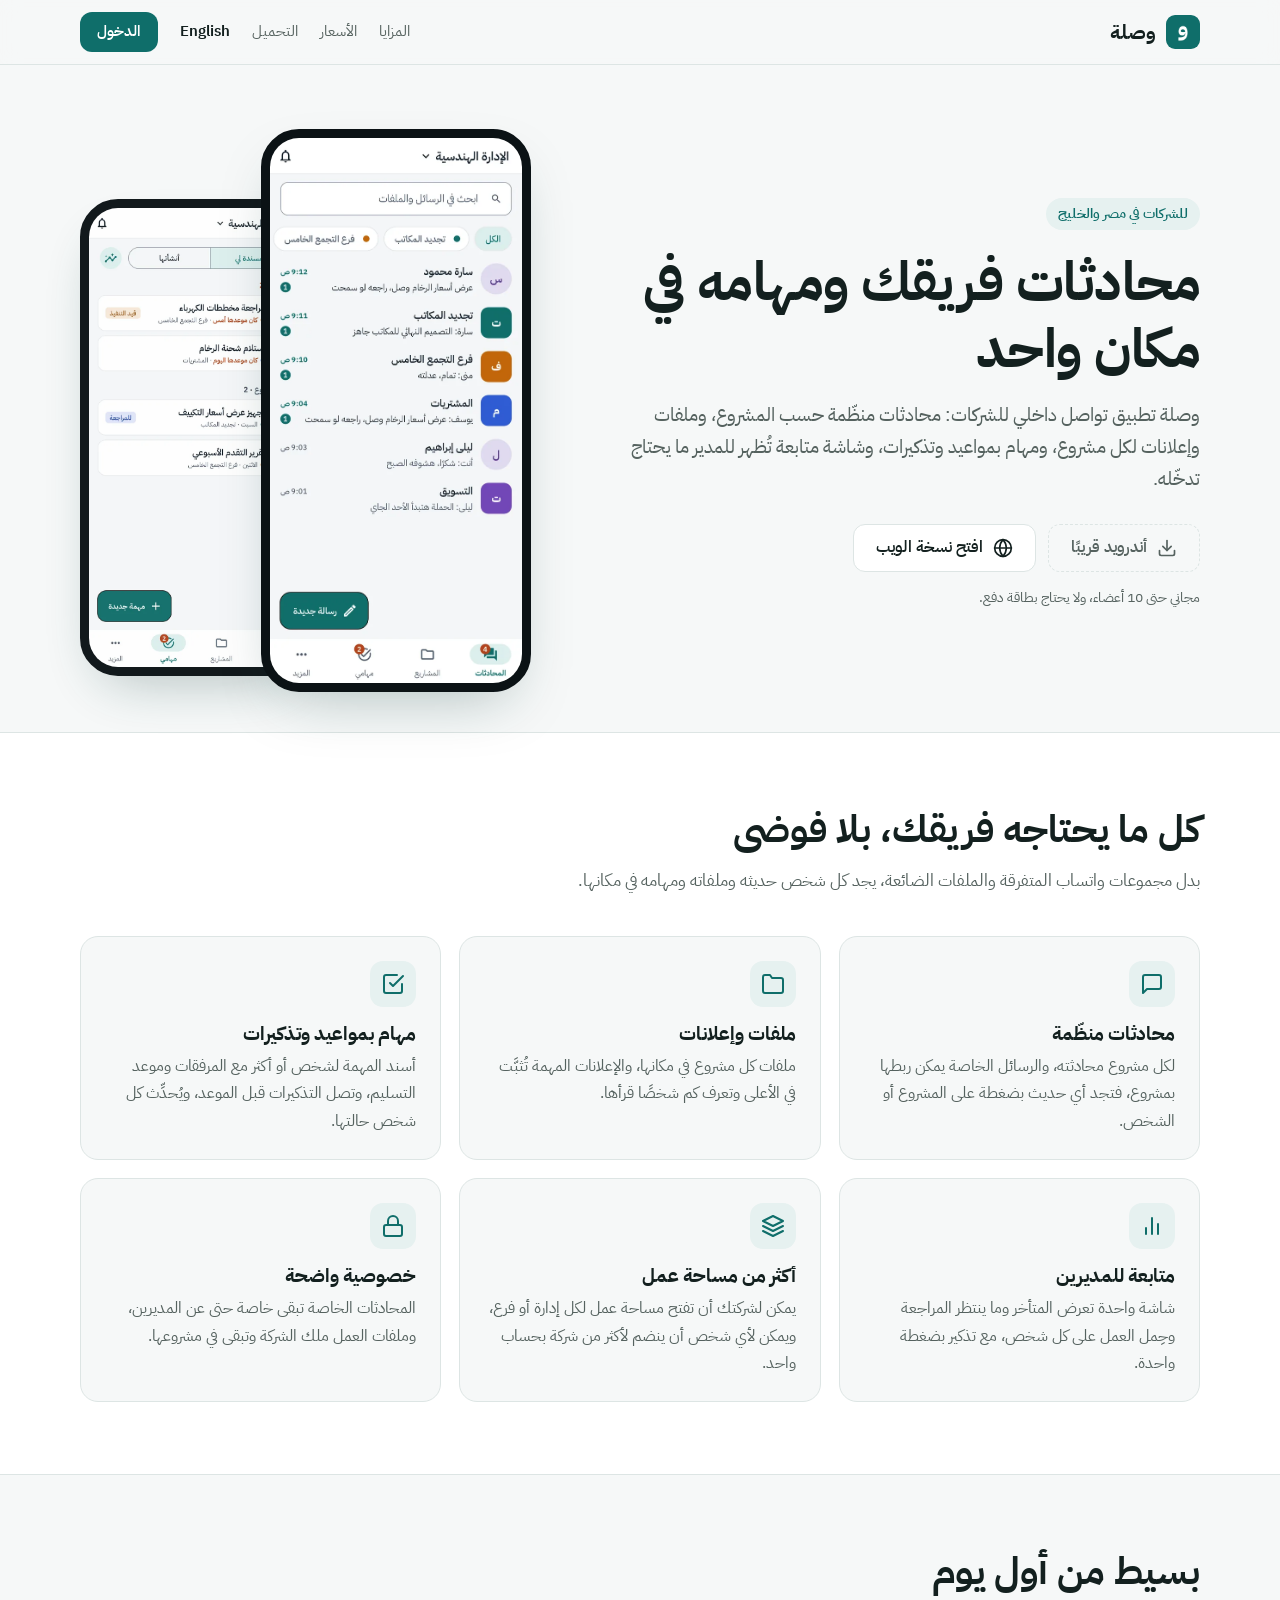
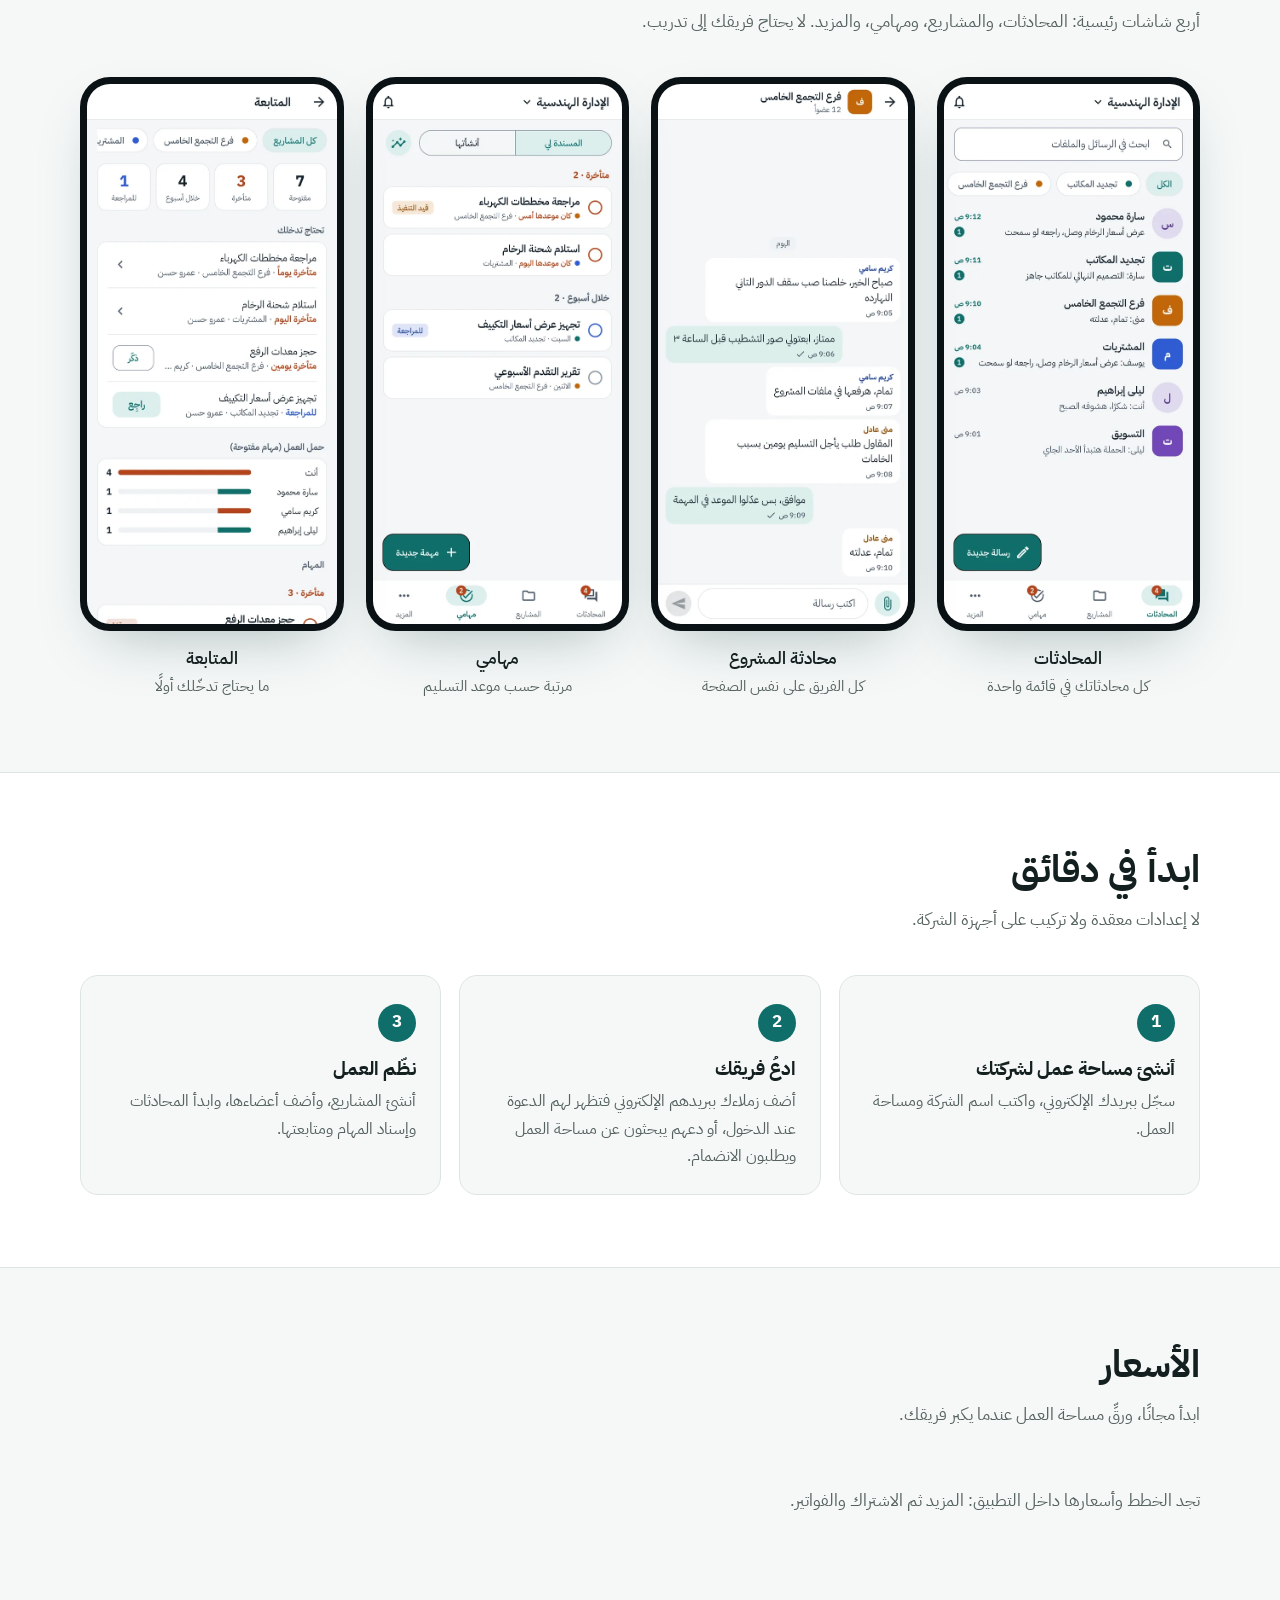
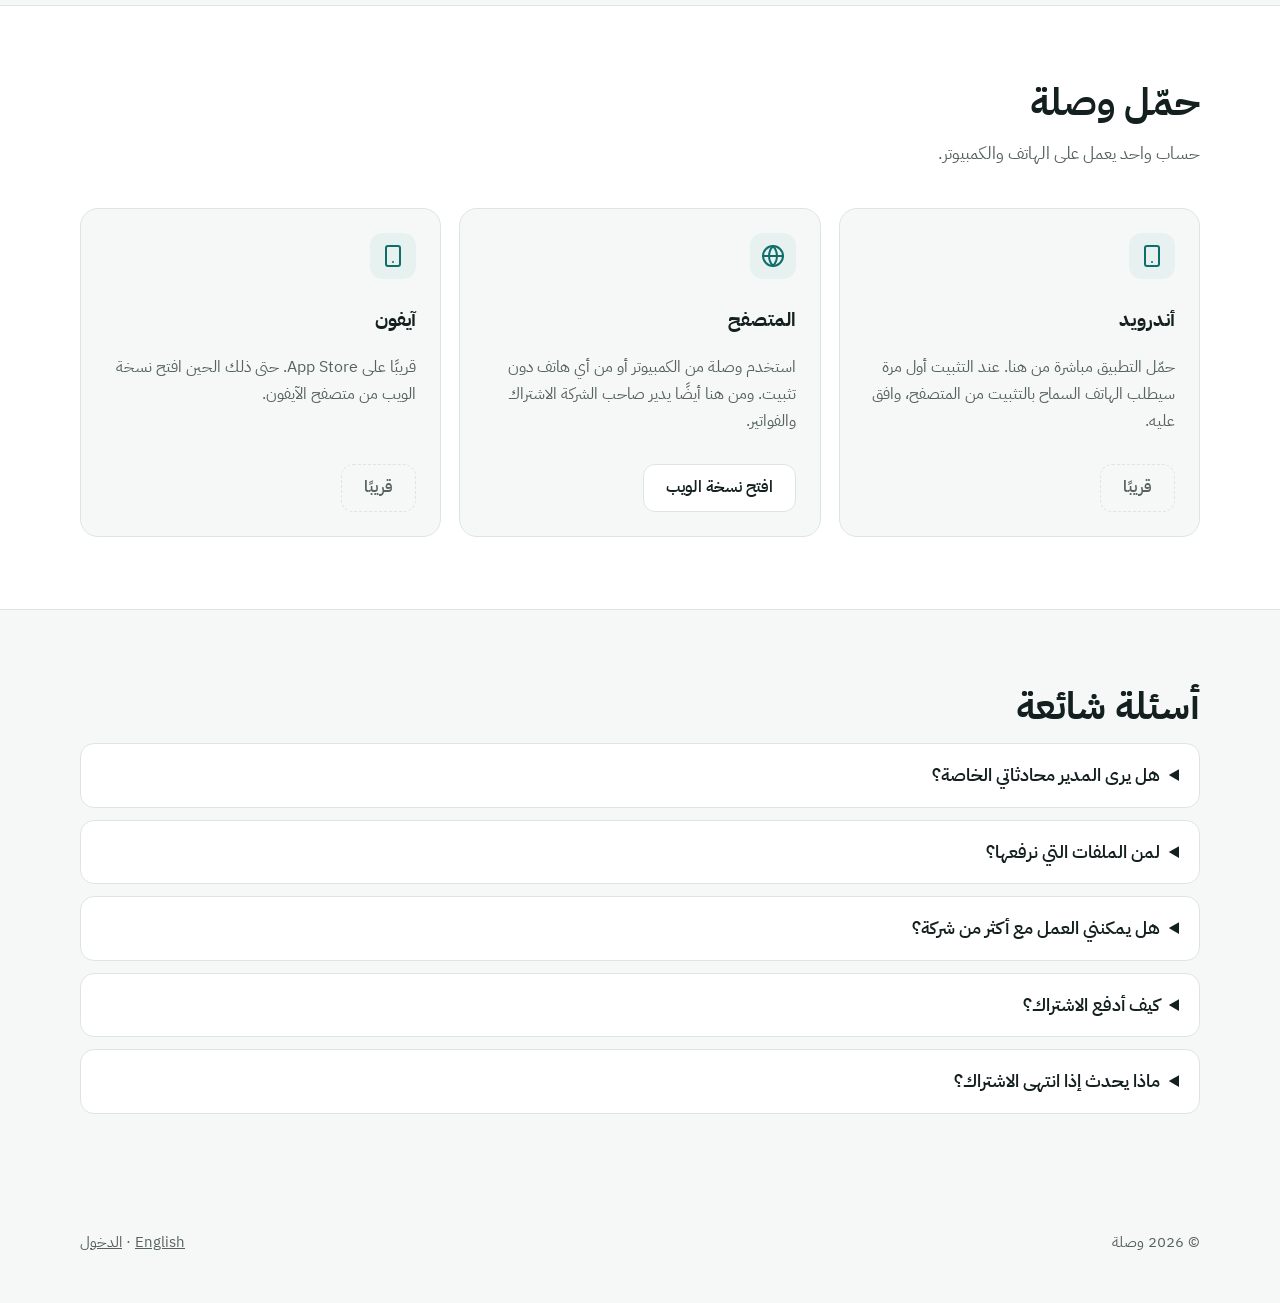
==== site/index.html @ 4397f275 "Add the website: landing page, web app under /app and the APK link The landing page (site/, Arabic a" ====
<!DOCTYPE html>
<html lang="ar" dir="rtl">
<head>
  <meta charset="utf-8">
  <meta name="viewport" content="width=device-width, initial-scale=1">
  <title>وصلة | محادثات فريقك ومهامه في مكان واحد</title>
  <meta name="description" content="وصلة تطبيق تواصل داخلي للشركات: محادثات منظمة حسب المشروع، وملفات وإعلانات، ومهام بمواعيد وتذكيرات، وشاشة متابعة للمديرين. مجاني حتى 10 أعضاء.">
  <meta name="theme-color" content="#0F6E6A">
  <meta property="og:type" content="website">
  <meta property="og:title" content="وصلة | محادثات فريقك ومهامه في مكان واحد">
  <meta property="og:description" content="محادثات منظمة حسب المشروع، ومهام بمواعيد وتذكيرات، ومتابعة واضحة للمديرين.">
  <meta property="og:locale" content="ar_EG">
  <link rel="alternate" hreflang="ar" href="./">
  <link rel="alternate" hreflang="en" href="en/">
  <link rel="icon" type="image/png" href="favicon.png">
  <link rel="apple-touch-icon" href="apple-touch-icon.png">
  <link rel="preload" href="assets/fonts/plex-arabic-regular.woff2" as="font" type="font/woff2" crossorigin>
  <link rel="stylesheet" href="assets/site.css">
</head>
<body data-root="./">

<header class="top">
  <div class="wrap">
    <a class="logo" href="./"><img src="assets/logo.png" alt="" width="34" height="34">وصلة</a>
    <nav class="nav">
      <a href="#features">المزايا</a>
      <a href="#pricing">الأسعار</a>
      <a href="#download">التحميل</a>
      <a class="lang" href="en/" hreflang="en" lang="en">English</a>
      <a class="btn btn-main btn-small" href="app/">الدخول</a>
    </nav>
  </div>
</header>

<main>
  <div class="hero">
    <div class="wrap">
      <div>
        <span class="tag">للشركات في مصر والخليج</span>
        <h1>محادثات فريقك ومهامه في مكان واحد</h1>
        <p class="lead">وصلة تطبيق تواصل داخلي للشركات: محادثات منظّمة حسب المشروع، وملفات وإعلانات لكل مشروع، ومهام بمواعيد وتذكيرات، وشاشة متابعة تُظهر للمدير ما يحتاج تدخّله.</p>
        <div class="actions">
          <a class="btn btn-main" data-apk data-ready="حمّل لأندرويد" aria-disabled="true" tabindex="-1">
            <svg viewBox="0 0 24 24" fill="none" stroke="currentColor" stroke-width="2" stroke-linecap="round" stroke-linejoin="round" aria-hidden="true"><path d="M21 15v4a2 2 0 0 1-2 2H5a2 2 0 0 1-2-2v-4"/><polyline points="7 10 12 15 17 10"/><line x1="12" y1="15" x2="12" y2="3"/></svg>
            <span data-label>أندرويد قريبًا</span>
          </a>
          <a class="btn btn-line" href="app/">
            <svg viewBox="0 0 24 24" fill="none" stroke="currentColor" stroke-width="2" stroke-linecap="round" stroke-linejoin="round" aria-hidden="true"><circle cx="12" cy="12" r="10"/><line x1="2" y1="12" x2="22" y2="12"/><path d="M12 2a15.3 15.3 0 0 1 4 10 15.3 15.3 0 0 1-4 10 15.3 15.3 0 0 1-4-10 15.3 15.3 0 0 1 4-10z"/></svg>
            افتح نسخة الويب
          </a>
        </div>
        <p class="note">مجاني حتى 10 أعضاء، ولا يحتاج بطاقة دفع.</p>
      </div>
      <div class="phones" aria-hidden="true">
        <div class="phone">
          <picture>
            <source srcset="assets/shots/ar-chats-dark.webp" media="(prefers-color-scheme: dark)">
            <img src="assets/shots/ar-chats.webp" alt="" width="585" height="1266">
          </picture>
        </div>
        <div class="phone">
          <picture>
            <source srcset="assets/shots/ar-tasks-dark.webp" media="(prefers-color-scheme: dark)">
            <img src="assets/shots/ar-tasks.webp" alt="" width="585" height="1266">
          </picture>
        </div>
      </div>
    </div>
  </div>

  <section id="features" class="alt">
    <div class="wrap">
      <h2>كل ما يحتاجه فريقك، بلا فوضى</h2>
      <p class="sub">بدل مجموعات واتساب المتفرقة والملفات الضائعة، يجد كل شخص حديثه وملفاته ومهامه في مكانها.</p>
      <div class="grid">
        <div class="card">
          <div class="icon"><svg viewBox="0 0 24 24" fill="none" stroke="currentColor" stroke-width="2" stroke-linecap="round" stroke-linejoin="round" aria-hidden="true"><path d="M21 15a2 2 0 0 1-2 2H7l-4 4V5a2 2 0 0 1 2-2h14a2 2 0 0 1 2 2z"/></svg></div>
          <h3>محادثات منظّمة</h3>
          <p>لكل مشروع محادثته، والرسائل الخاصة يمكن ربطها بمشروع، فتجد أي حديث بضغطة على المشروع أو الشخص.</p>
        </div>
        <div class="card">
          <div class="icon"><svg viewBox="0 0 24 24" fill="none" stroke="currentColor" stroke-width="2" stroke-linecap="round" stroke-linejoin="round" aria-hidden="true"><path d="M22 19a2 2 0 0 1-2 2H4a2 2 0 0 1-2-2V5a2 2 0 0 1 2-2h5l2 3h9a2 2 0 0 1 2 2z"/></svg></div>
          <h3>ملفات وإعلانات</h3>
          <p>ملفات كل مشروع في مكانها، والإعلانات المهمة تُثبَّت في الأعلى وتعرف كم شخصًا قرأها.</p>
        </div>
        <div class="card">
          <div class="icon"><svg viewBox="0 0 24 24" fill="none" stroke="currentColor" stroke-width="2" stroke-linecap="round" stroke-linejoin="round" aria-hidden="true"><polyline points="9 11 12 14 22 4"/><path d="M21 12v7a2 2 0 0 1-2 2H5a2 2 0 0 1-2-2V5a2 2 0 0 1 2-2h11"/></svg></div>
          <h3>مهام بمواعيد وتذكيرات</h3>
          <p>أسند المهمة لشخص أو أكثر مع المرفقات وموعد التسليم، وتصل التذكيرات قبل الموعد، ويُحدِّث كل شخص حالتها.</p>
        </div>
        <div class="card">
          <div class="icon"><svg viewBox="0 0 24 24" fill="none" stroke="currentColor" stroke-width="2" stroke-linecap="round" stroke-linejoin="round" aria-hidden="true"><line x1="18" y1="20" x2="18" y2="10"/><line x1="12" y1="20" x2="12" y2="4"/><line x1="6" y1="20" x2="6" y2="14"/></svg></div>
          <h3>متابعة للمديرين</h3>
          <p>شاشة واحدة تعرض المتأخر وما ينتظر المراجعة وحِمل العمل على كل شخص، مع تذكير بضغطة واحدة.</p>
        </div>
        <div class="card">
          <div class="icon"><svg viewBox="0 0 24 24" fill="none" stroke="currentColor" stroke-width="2" stroke-linecap="round" stroke-linejoin="round" aria-hidden="true"><polygon points="12 2 2 7 12 12 22 7 12 2"/><polyline points="2 17 12 22 22 17"/><polyline points="2 12 12 17 22 12"/></svg></div>
          <h3>أكثر من مساحة عمل</h3>
          <p>يمكن لشركتك أن تفتح مساحة عمل لكل إدارة أو فرع، ويمكن لأي شخص أن ينضم لأكثر من شركة بحساب واحد.</p>
        </div>
        <div class="card">
          <div class="icon"><svg viewBox="0 0 24 24" fill="none" stroke="currentColor" stroke-width="2" stroke-linecap="round" stroke-linejoin="round" aria-hidden="true"><rect x="3" y="11" width="18" height="11" rx="2" ry="2"/><path d="M7 11V7a5 5 0 0 1 10 0v4"/></svg></div>
          <h3>خصوصية واضحة</h3>
          <p>المحادثات الخاصة تبقى خاصة حتى عن المديرين، وملفات العمل ملك الشركة وتبقى في مشروعها.</p>
        </div>
      </div>
    </div>
  </section>

  <section id="screens">
    <div class="wrap">
      <h2>بسيط من أول يوم</h2>
      <p class="sub">أربع شاشات رئيسية: المحادثات، والمشاريع، ومهامي، والمزيد. لا يحتاج فريقك إلى تدريب.</p>
      <div class="screens">
        <figure>
          <div class="phone"><picture>
            <source srcset="assets/shots/ar-chats-dark.webp" media="(prefers-color-scheme: dark)">
            <img src="assets/shots/ar-chats.webp" alt="قائمة المحادثات مع فلتر حسب المشروع" width="585" height="1266" loading="lazy">
          </picture></div>
          <figcaption>المحادثات<span>كل محادثاتك في قائمة واحدة</span></figcaption>
        </figure>
        <figure>
          <div class="phone"><picture>
            <source srcset="assets/shots/ar-chat-dark.webp" media="(prefers-color-scheme: dark)">
            <img src="assets/shots/ar-chat.webp" alt="محادثة مشروع" width="585" height="1266" loading="lazy">
          </picture></div>
          <figcaption>محادثة المشروع<span>كل الفريق على نفس الصفحة</span></figcaption>
        </figure>
        <figure>
          <div class="phone"><picture>
            <source srcset="assets/shots/ar-tasks-dark.webp" media="(prefers-color-scheme: dark)">
            <img src="assets/shots/ar-tasks.webp" alt="مهامي مرتبة حسب الموعد" width="585" height="1266" loading="lazy">
          </picture></div>
          <figcaption>مهامي<span>مرتبة حسب موعد التسليم</span></figcaption>
        </figure>
        <figure>
          <div class="phone"><picture>
            <source srcset="assets/shots/ar-followup-dark.webp" media="(prefers-color-scheme: dark)">
            <img src="assets/shots/ar-followup.webp" alt="شاشة المتابعة للمدير" width="585" height="1266" loading="lazy">
          </picture></div>
          <figcaption>المتابعة<span>ما يحتاج تدخّلك أولًا</span></figcaption>
        </figure>
      </div>
    </div>
  </section>

  <section class="alt">
    <div class="wrap">
      <h2>ابدأ في دقائق</h2>
      <p class="sub">لا إعدادات معقدة ولا تركيب على أجهزة الشركة.</p>
      <div class="grid steps">
        <div class="card">
          <h3>أنشئ مساحة عمل لشركتك</h3>
          <p>سجّل ببريدك الإلكتروني، واكتب اسم الشركة ومساحة العمل.</p>
        </div>
        <div class="card">
          <h3>ادعُ فريقك</h3>
          <p>أضف زملاءك ببريدهم الإلكتروني فتظهر لهم الدعوة عند الدخول، أو دعهم يبحثون عن مساحة العمل ويطلبون الانضمام.</p>
        </div>
        <div class="card">
          <h3>نظّم العمل</h3>
          <p>أنشئ المشاريع، وأضف أعضاءها، وابدأ المحادثات وإسناد المهام ومتابعتها.</p>
        </div>
      </div>
    </div>
  </section>

  <section id="pricing">
    <div class="wrap">
      <h2>الأسعار</h2>
      <p class="sub">ابدأ مجانًا، ورقِّ مساحة العمل عندما يكبر فريقك.</p>
      <div class="plans" id="plans">
        <p class="plans-empty">تجد الخطط وأسعارها داخل التطبيق: المزيد ثم الاشتراك والفواتير.</p>
      </div>
      <p class="plans-note" id="plans-note" hidden>السعر لكل مساحة عمل شهريًا، وتصدر الفاتورة بعملة بلدك بسعر الصرف يوم إصدارها. اطلب الخطة من داخل التطبيق، وادفع بالتحويل، وتُفعَّل بعد تأكيد الدفع.</p>
    </div>
  </section>

  <section id="download" class="alt">
    <div class="wrap">
      <h2>حمّل وصلة</h2>
      <p class="sub">حساب واحد يعمل على الهاتف والكمبيوتر.</p>
      <div class="download">
        <div class="card">
          <div class="icon"><svg viewBox="0 0 24 24" fill="none" stroke="currentColor" stroke-width="2" stroke-linecap="round" stroke-linejoin="round" aria-hidden="true"><rect x="5" y="2" width="14" height="20" rx="2" ry="2"/><line x1="12" y1="18" x2="12.01" y2="18"/></svg></div>
          <h3>أندرويد</h3>
          <p>حمّل التطبيق مباشرة من هنا. عند التثبيت أول مرة سيطلب الهاتف السماح بالتثبيت من المتصفح، وافق عليه.</p>
          <div class="meta" id="apk-meta"></div>
          <a class="btn btn-main" data-apk data-ready="حمّل التطبيق" aria-disabled="true" tabindex="-1"><span data-label>قريبًا</span></a>
        </div>
        <div class="card">
          <div class="icon"><svg viewBox="0 0 24 24" fill="none" stroke="currentColor" stroke-width="2" stroke-linecap="round" stroke-linejoin="round" aria-hidden="true"><circle cx="12" cy="12" r="10"/><line x1="2" y1="12" x2="22" y2="12"/><path d="M12 2a15.3 15.3 0 0 1 4 10 15.3 15.3 0 0 1-4 10 15.3 15.3 0 0 1-4-10 15.3 15.3 0 0 1 4-10z"/></svg></div>
          <h3>المتصفح</h3>
          <p>استخدم وصلة من الكمبيوتر أو من أي هاتف دون تثبيت. ومن هنا أيضًا يدير صاحب الشركة الاشتراك والفواتير.</p>
          <a class="btn btn-line" href="app/">افتح نسخة الويب</a>
        </div>
        <div class="card">
          <div class="icon"><svg viewBox="0 0 24 24" fill="none" stroke="currentColor" stroke-width="2" stroke-linecap="round" stroke-linejoin="round" aria-hidden="true"><rect x="5" y="2" width="14" height="20" rx="2" ry="2"/><line x1="12" y1="18" x2="12.01" y2="18"/></svg></div>
          <h3>آيفون</h3>
          <p>قريبًا على App Store. حتى ذلك الحين افتح نسخة الويب من متصفح الآيفون.</p>
          <a class="btn" aria-disabled="true" tabindex="-1">قريبًا</a>
        </div>
      </div>
    </div>
  </section>

  <section id="faq">
    <div class="wrap">
      <h2>أسئلة شائعة</h2>
      <details>
        <summary>هل يرى المدير محادثاتي الخاصة؟</summary>
        <p>لا. المحادثة الخاصة بين شخصين لا يراها غيرهما، ولا حتى صاحب الشركة.</p>
      </details>
      <details>
        <summary>لمن الملفات التي نرفعها؟</summary>
        <p>ملفات العمل ملك الشركة، وتبقى في مشروعها حتى لو غادر من رفعها.</p>
      </details>
      <details>
        <summary>هل يمكنني العمل مع أكثر من شركة؟</summary>
        <p>نعم. حساب واحد ينضم لأكثر من مساحة عمل، وتتنقّل بينها من أعلى الشاشة.</p>
      </details>
      <details>
        <summary>كيف أدفع الاشتراك؟</summary>
        <p>من داخل التطبيق يطلب صاحب الشركة الخطة والمدة، فتصله فاتورة بعملة بلده وطريقة الدفع، وتُفعَّل الخطة بعد تأكيد الدفع.</p>
      </details>
      <details>
        <summary>ماذا يحدث إذا انتهى الاشتراك؟</summary>
        <p>يصلك تنبيه قبل النهاية بأسبوع، وبعدها مهلة أسبوع للتجديد، ثم تعود مساحة العمل إلى الخطة المجانية دون أن يُحذف شيء.</p>
      </details>
    </div>
  </section>
</main>

<footer>
  <div class="wrap">
    <span>© <span id="year">2026</span> وصلة</span>
    <span><a href="en/" hreflang="en" lang="en">English</a> · <a href="app/">الدخول</a></span>
  </div>
</footer>

<script src="assets/site.js" defer></script>
</body>
</html>
---- site/assets/site.css ----
/* Wasla website: the landing page in Arabic (/) and English (/en/). */

@font-face {
  font-family: "Plex Arabic";
  src: url("fonts/plex-arabic-regular.woff2") format("woff2");
  font-weight: 400;
  font-display: swap;
}
@font-face {
  font-family: "Plex Arabic";
  src: url("fonts/plex-arabic-semibold.woff2") format("woff2");
  font-weight: 600;
  font-display: swap;
}
@font-face {
  font-family: "Plex Arabic";
  src: url("fonts/plex-arabic-bold.woff2") format("woff2");
  font-weight: 700;
  font-display: swap;
}

:root {
  --bg: #f6f8f8;
  --surface: #ffffff;
  --soft: #e6f1f0;
  --text: #13201f;
  --muted: #55625f;
  --line: #dde5e4;
  --brand: #0f6e6a;
  --brand-ink: #ffffff;
  --brand-text: #0f6e6a;
  --accent: #c2660a;
  --shadow: 0 24px 60px -24px rgba(15, 60, 58, 0.35);
  color-scheme: light;
}

@media (prefers-color-scheme: dark) {
  :root {
    --bg: #0f1419;
    --surface: #171e24;
    --soft: #15302f;
    --text: #e8eeed;
    --muted: #9aa8a6;
    --line: #26323a;
    --brand: #4cc2b7;
    --brand-ink: #062523;
    --brand-text: #6fd3c8;
    --accent: #f0a35e;
    --shadow: 0 24px 60px -24px rgba(0, 0, 0, 0.7);
    color-scheme: dark;
  }
}

* { box-sizing: border-box; }

html { scroll-behavior: smooth; }

body {
  margin: 0;
  background: var(--bg);
  color: var(--text);
  font: 400 17px/1.7 "Plex Arabic", system-ui, -apple-system, "Segoe UI", sans-serif;
  -webkit-font-smoothing: antialiased;
}

a { color: var(--brand-text); }

img { max-width: 100%; display: block; }

.wrap {
  width: min(1120px, 100% - 32px);
  margin-inline: auto;
}

/* Header */

.top {
  position: sticky;
  top: 0;
  z-index: 10;
  background: color-mix(in srgb, var(--bg) 88%, transparent);
  backdrop-filter: blur(10px);
  border-bottom: 1px solid var(--line);
}
.top .wrap {
  display: flex;
  align-items: center;
  gap: 24px;
  height: 64px;
}
.logo {
  display: flex;
  align-items: center;
  gap: 10px;
  color: var(--text);
  text-decoration: none;
  font-weight: 700;
  font-size: 20px;
}
.logo img { width: 34px; height: 34px; border-radius: 9px; }
.nav {
  display: flex;
  gap: 22px;
  margin-inline-start: auto;
  align-items: center;
}
.nav a {
  color: var(--muted);
  text-decoration: none;
  font-size: 15px;
}
.nav a:hover { color: var(--text); }
.nav .lang { font-weight: 600; color: var(--text); }
.nav .btn-main, .nav .btn-main:hover { color: var(--brand-ink); }

/* Buttons */

.btn {
  display: inline-flex;
  align-items: center;
  justify-content: center;
  gap: 10px;
  min-height: 48px;
  padding: 0 22px;
  border-radius: 12px;
  font: inherit;
  font-size: 16px;
  font-weight: 600;
  text-decoration: none;
  border: 1px solid transparent;
  cursor: pointer;
  white-space: nowrap;
}
.btn svg { width: 20px; height: 20px; flex: none; }
.btn-main { background: var(--brand); color: var(--brand-ink); }
.btn-main:hover { filter: brightness(1.08); }
.btn-line { background: var(--surface); color: var(--text); border-color: var(--line); }
.btn-line:hover { border-color: var(--brand); }
.btn-small { min-height: 40px; padding: 0 16px; font-size: 15px; }
.btn[aria-disabled="true"] {
  background: transparent;
  color: var(--muted);
  border-color: var(--line);
  border-style: dashed;
  cursor: default;
  pointer-events: none;
}

/* Hero */

.hero { padding: 64px 0 40px; }
.hero .wrap {
  display: grid;
  grid-template-columns: 1.1fr 0.9fr;
  gap: 48px;
  align-items: center;
}
.tag {
  display: inline-block;
  padding: 4px 12px;
  border-radius: 999px;
  background: var(--soft);
  color: var(--brand-text);
  font-size: 14px;
  font-weight: 600;
}
h1 {
  font-size: clamp(34px, 5vw, 54px);
  line-height: 1.25;
  margin: 18px 0 16px;
  letter-spacing: -0.01em;
}
html[lang="en"] h1 { letter-spacing: -0.02em; }
.lead { font-size: 19px; color: var(--muted); margin: 0 0 28px; max-width: 34em; }
.actions { display: flex; flex-wrap: wrap; gap: 12px; }
.note { margin-top: 14px; font-size: 14px; color: var(--muted); }

.phones {
  position: relative;
  display: flex;
  justify-content: center;
  min-height: 560px;
}
.phone {
  width: 270px;
  border-radius: 38px;
  border: 9px solid #0b1215;
  background: #0b1215;
  box-shadow: var(--shadow);
  overflow: hidden;
}
.phone img { width: 100%; height: auto; }
.phones .phone:nth-child(2) {
  position: absolute;
  width: 230px;
  inset-inline-end: 0;
  top: 70px;
  opacity: 0.97;
}
.phones .phone:first-child { margin-inline-end: 150px; position: relative; z-index: 1; }

/* Sections */

section { padding: 72px 0; }
section.alt { background: var(--surface); border-block: 1px solid var(--line); }
h2 {
  font-size: clamp(28px, 3.4vw, 38px);
  line-height: 1.3;
  margin: 0 0 12px;
}
.sub { color: var(--muted); margin: 0 0 40px; max-width: 40em; }

.grid {
  display: grid;
  grid-template-columns: repeat(3, 1fr);
  gap: 18px;
}
.card {
  background: var(--surface);
  border: 1px solid var(--line);
  border-radius: 18px;
  padding: 24px;
}
section.alt .card { background: var(--bg); }
.card h3 { margin: 14px 0 6px; font-size: 19px; line-height: 1.4; }
.card p { margin: 0; color: var(--muted); font-size: 16px; }
.icon {
  width: 46px;
  height: 46px;
  border-radius: 13px;
  background: var(--soft);
  color: var(--brand-text);
  display: grid;
  place-items: center;
}
.icon svg { width: 24px; height: 24px; }

/* Screens */

.screens {
  display: grid;
  grid-template-columns: repeat(4, 1fr);
  gap: 22px;
}
.screens figure { margin: 0; }
.screens .phone { width: 100%; border-width: 7px; border-radius: 30px; }
.screens figcaption {
  text-align: center;
  margin-top: 14px;
  font-weight: 600;
}
.screens figcaption span {
  display: block;
  font-weight: 400;
  color: var(--muted);
  font-size: 15px;
}

/* Steps */

.steps { counter-reset: step; }
.steps .card { position: relative; padding-top: 28px; }
.steps .card::before {
  counter-increment: step;
  content: counter(step);
  display: grid;
  place-items: center;
  width: 38px;
  height: 38px;
  border-radius: 50%;
  background: var(--brand);
  color: var(--brand-ink);
  font-weight: 700;
}

/* Pricing */

.plans {
  display: grid;
  grid-template-columns: repeat(auto-fit, minmax(220px, 1fr));
  gap: 18px;
}
.plan { display: flex; flex-direction: column; }
.plan h3 { margin-top: 0; }
.price { font-size: 32px; font-weight: 700; line-height: 1.2; margin: 8px 0 2px; }
.price small { font-size: 15px; font-weight: 400; color: var(--muted); }
.plan ul { list-style: none; padding: 0; margin: 16px 0 0; color: var(--muted); }
.plan li { padding: 6px 0; border-top: 1px solid var(--line); font-size: 16px; }
.plan.featured { border-color: var(--brand); box-shadow: 0 0 0 1px var(--brand); }
.plans-note { margin-top: 22px; color: var(--muted); font-size: 15px; }
.plans-empty { color: var(--muted); }

/* Download */

.download {
  display: grid;
  grid-template-columns: repeat(3, 1fr);
  gap: 18px;
}
.download .card { display: flex; flex-direction: column; gap: 14px; }
.download .card p { flex: 1; }
.download .btn { align-self: flex-start; }
.meta { font-size: 14px; color: var(--muted); }

/* FAQ */

details {
  background: var(--surface);
  border: 1px solid var(--line);
  border-radius: 14px;
  padding: 16px 20px;
  margin-bottom: 12px;
}
summary { cursor: pointer; font-weight: 600; font-size: 18px; }
details p { margin: 10px 0 0; color: var(--muted); }

/* Footer */

footer {
  padding: 32px 0 48px;
  color: var(--muted);
  font-size: 15px;
}
footer .wrap { display: flex; flex-wrap: wrap; gap: 16px; justify-content: space-between; }
footer a { color: var(--muted); }

/* Small screens */

@media (max-width: 900px) {
  .hero .wrap { grid-template-columns: 1fr; }
  .phones { min-height: 0; }
  .grid, .download { grid-template-columns: 1fr 1fr; }
  .screens { grid-template-columns: 1fr 1fr; }
}

@media (max-width: 640px) {
  body { font-size: 16px; }
  .nav a:not(.lang):not(.btn) { display: none; }
  .hero { padding-top: 36px; }
  .grid, .download { grid-template-columns: 1fr; }
  .actions .btn { flex: 1 1 100%; }
  .phones .phone:first-child { margin-inline-end: 96px; width: 220px; }
  .phones .phone:nth-child(2) { width: 180px; top: 50px; }
  section { padding: 52px 0; }
  .screens { gap: 14px; }
}
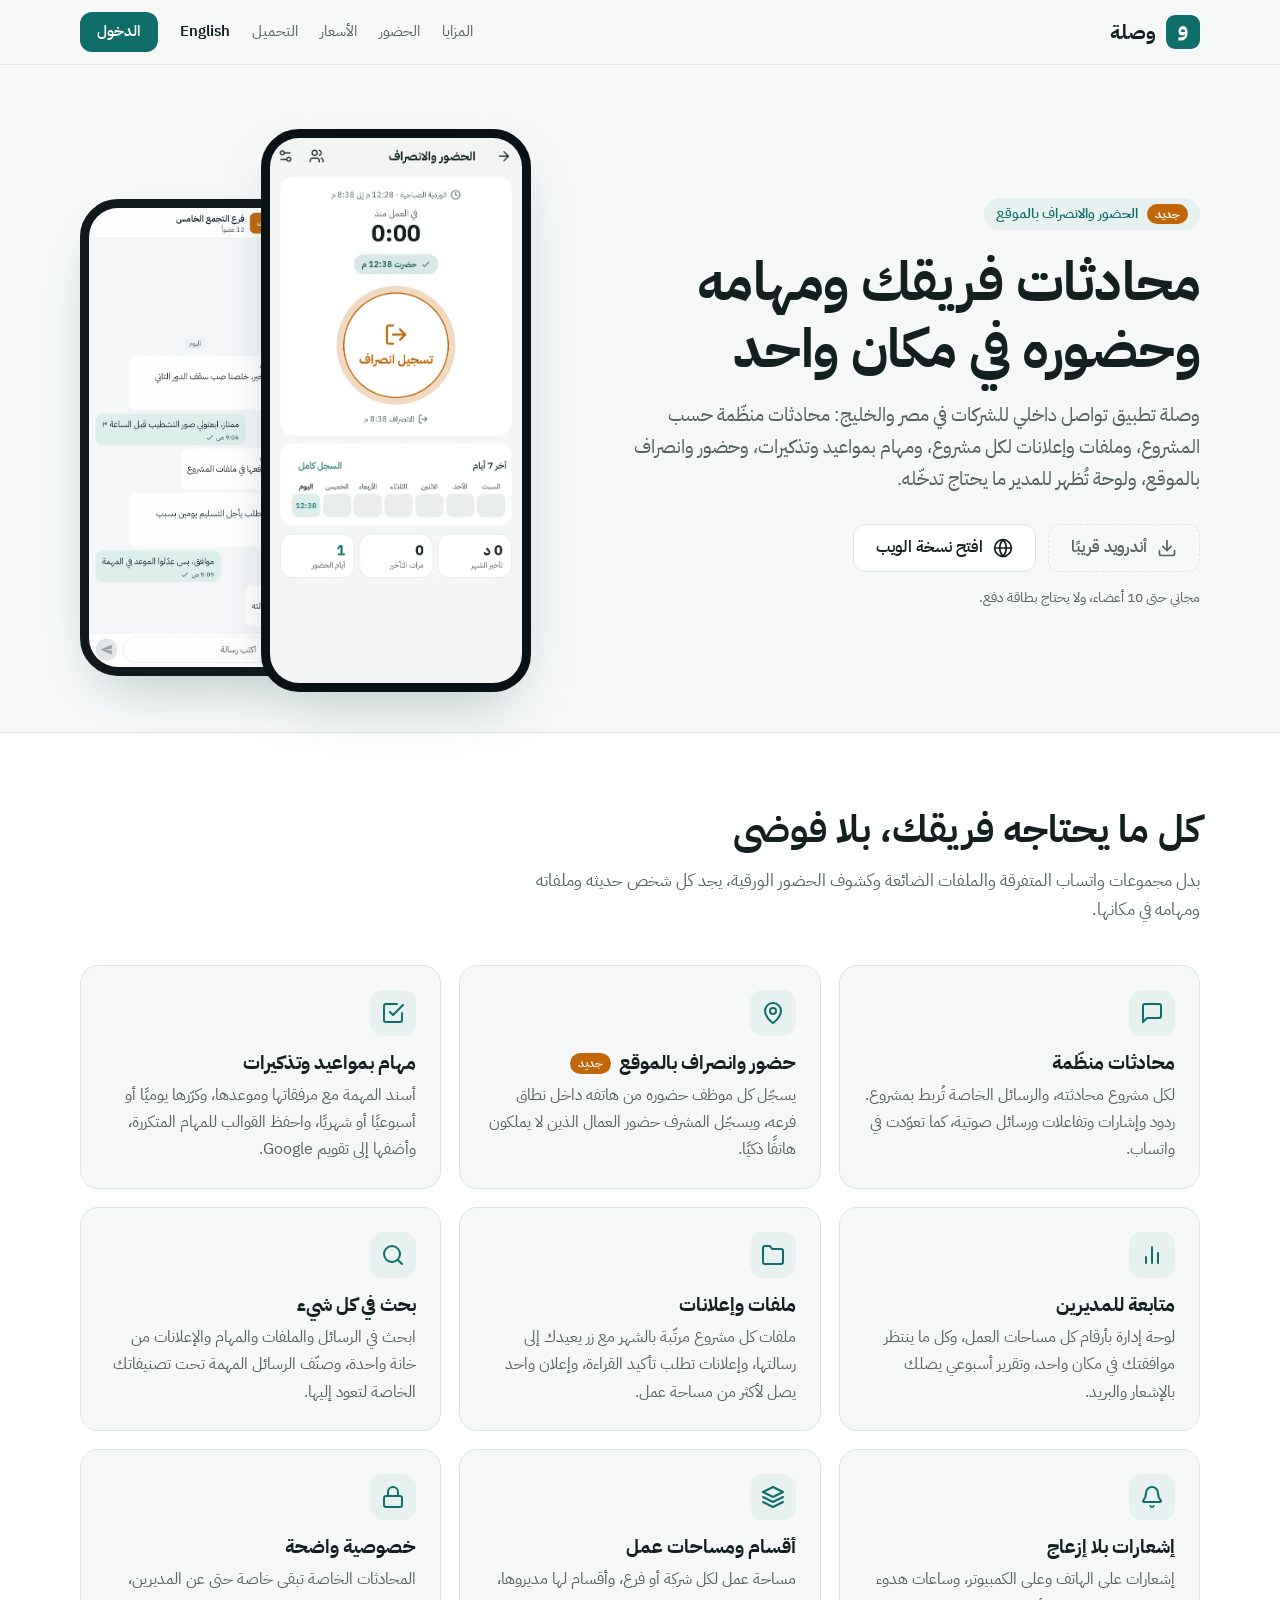
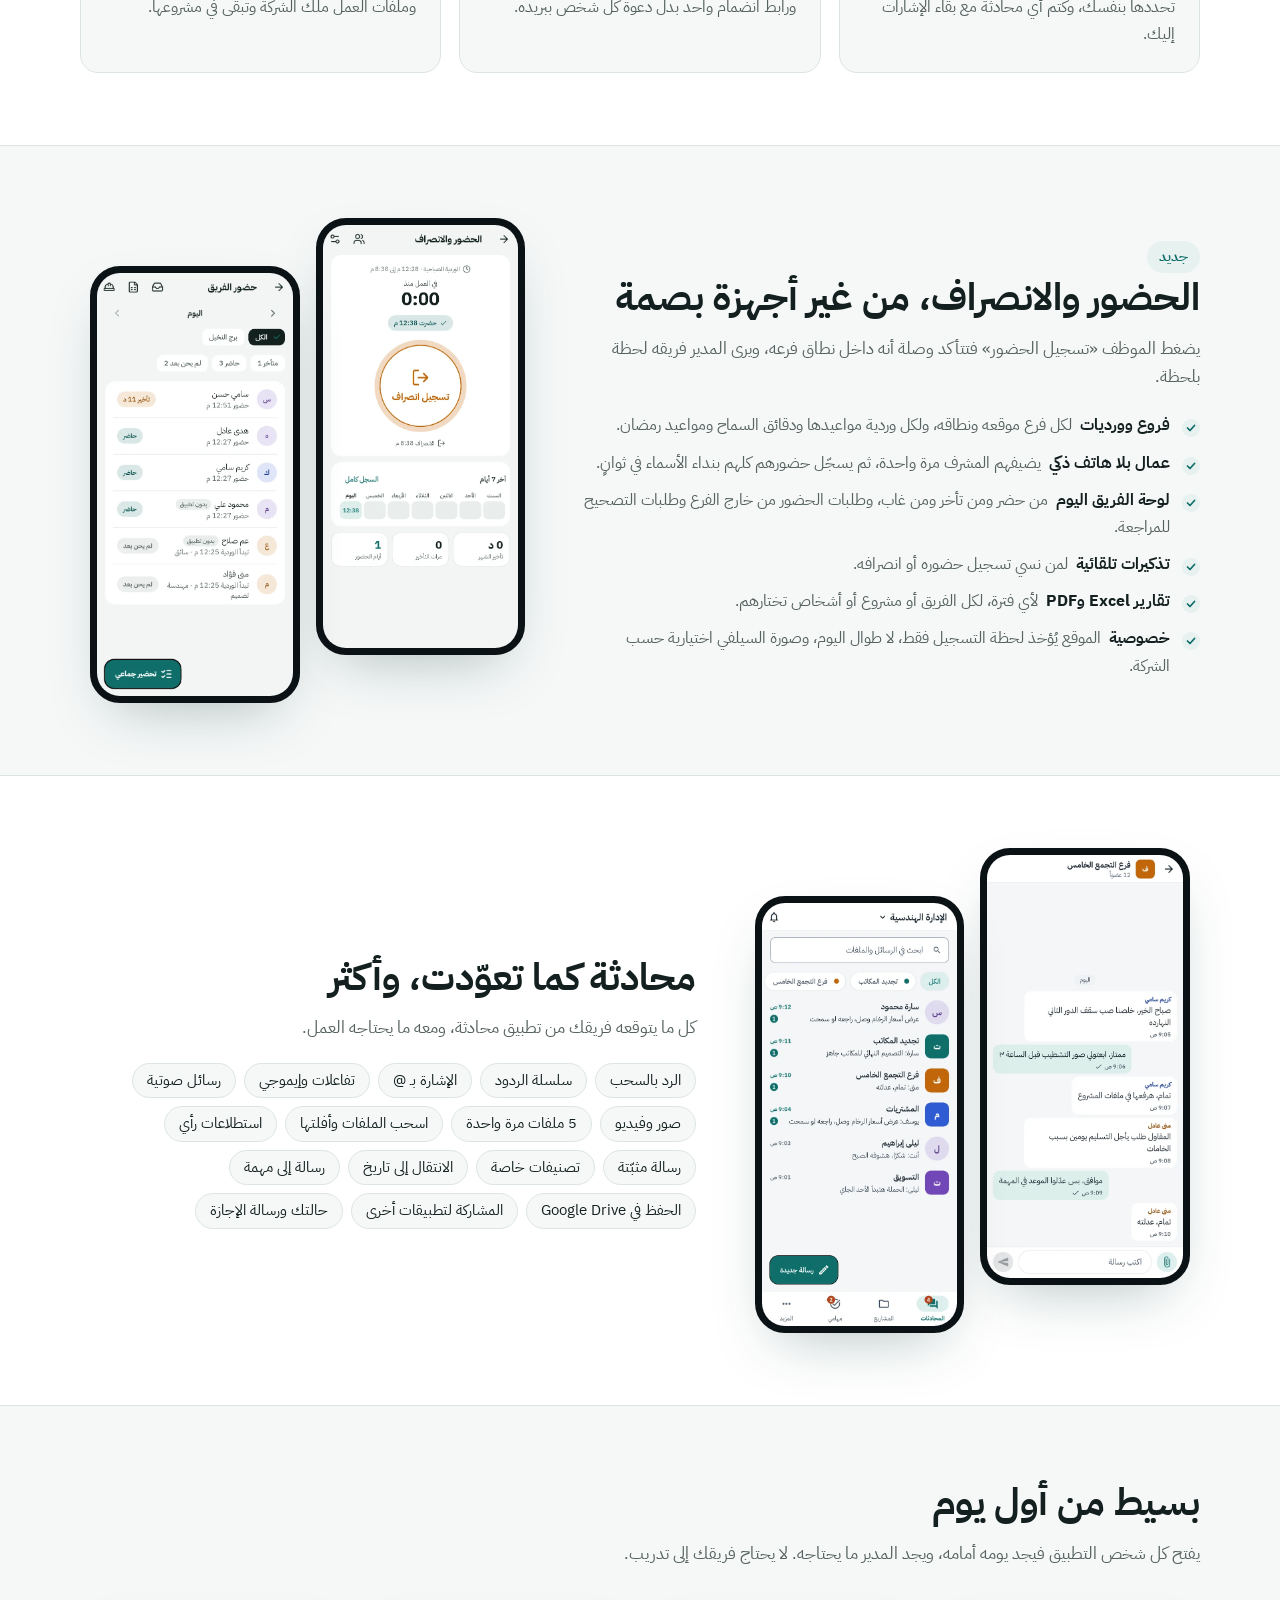
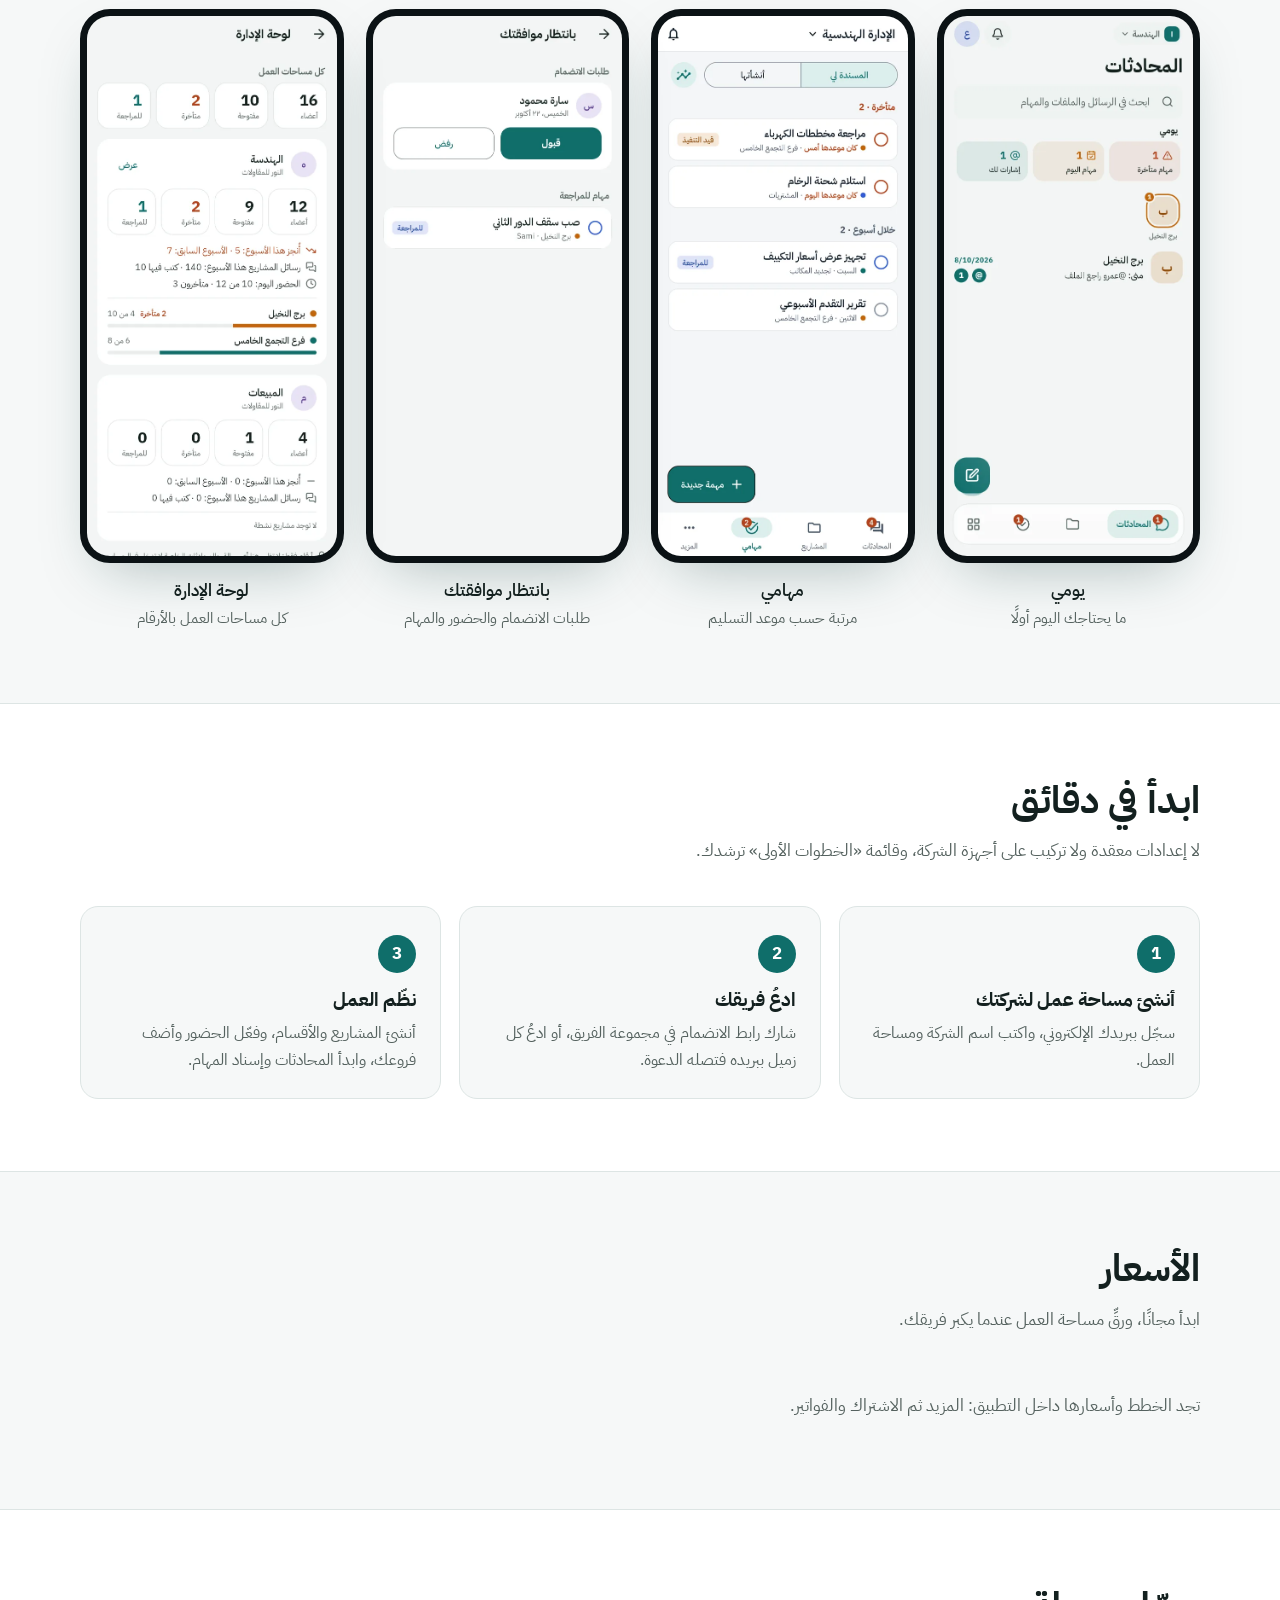
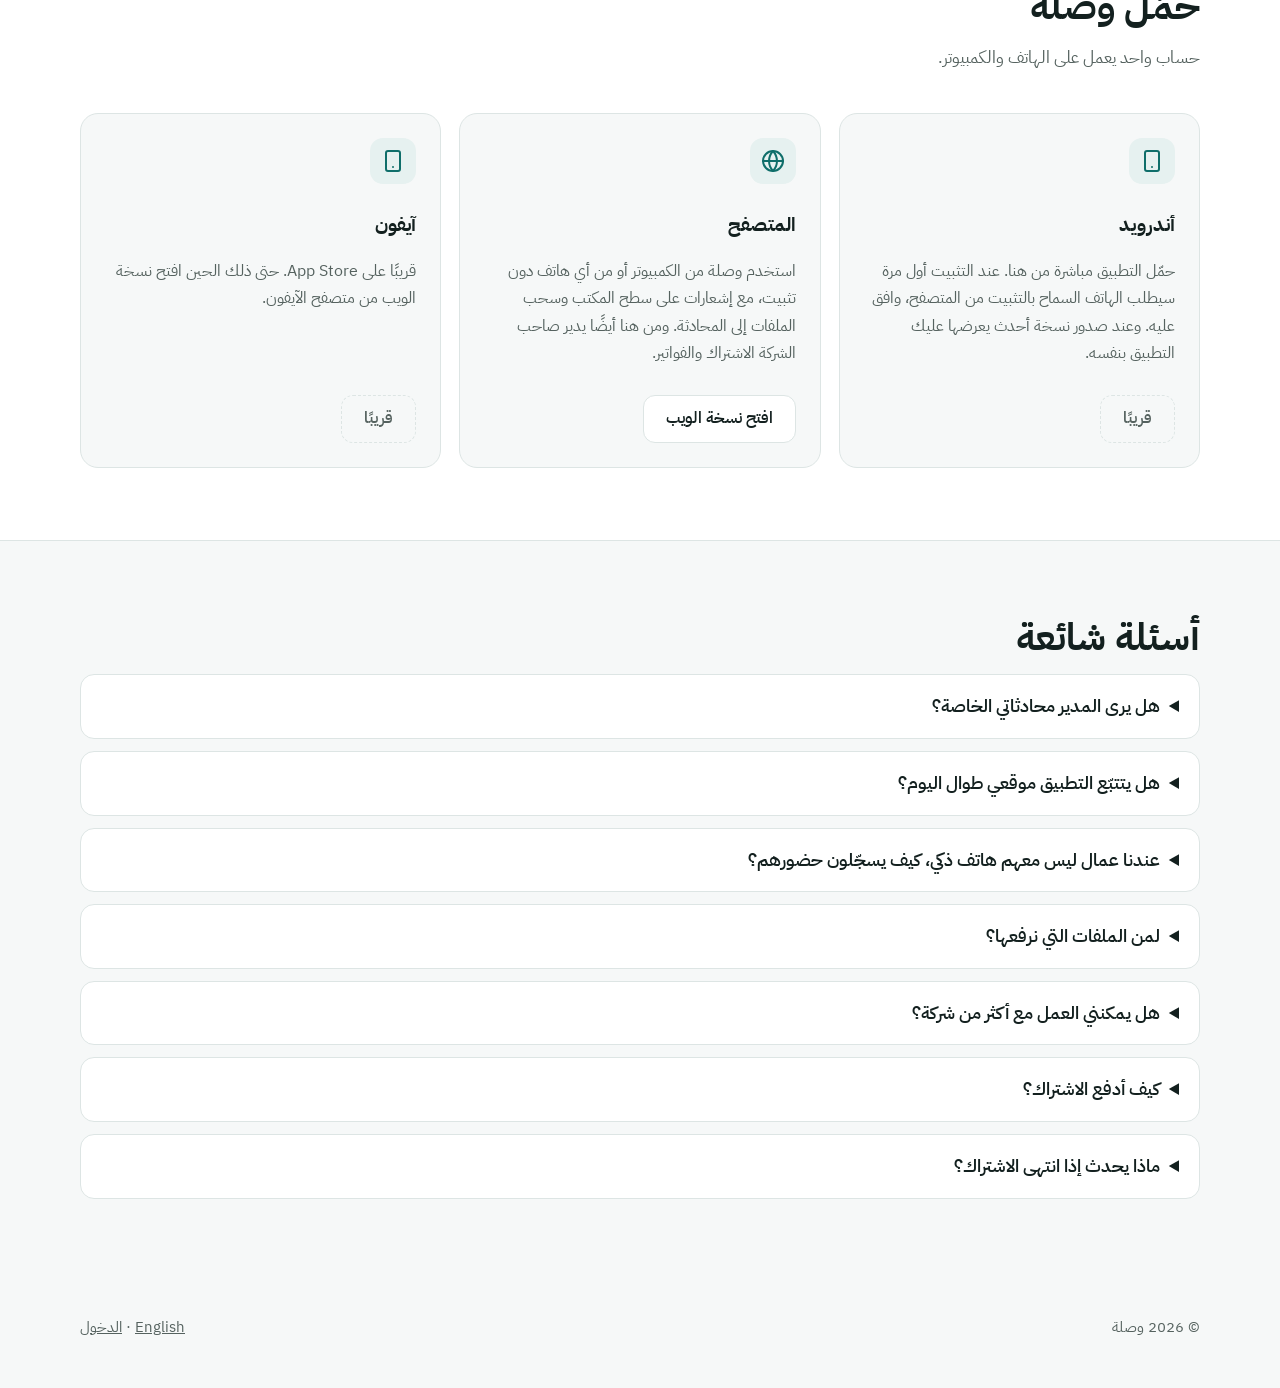
==== commit 3e551aa0: "Landing page: attendance, chat, approvals and dashboard sections, new screenshots Co-Authored-By: Cl" ====
--- a/site/index.html
+++ b/site/index.html
@@ -3,12 +3,12 @@
 <head>
   <meta charset="utf-8">
   <meta name="viewport" content="width=device-width, initial-scale=1">
-  <title>وصلة | محادثات فريقك ومهامه في مكان واحد</title>
-  <meta name="description" content="وصلة تطبيق تواصل داخلي للشركات: محادثات منظمة حسب المشروع، وملفات وإعلانات، ومهام بمواعيد وتذكيرات، وشاشة متابعة للمديرين. مجاني حتى 10 أعضاء.">
+  <title>وصلة | محادثات فريقك ومهامه وحضوره في مكان واحد</title>
+  <meta name="description" content="وصلة تطبيق تواصل داخلي للشركات: محادثات منظمة حسب المشروع، وملفات وإعلانات، ومهام بمواعيد وتذكيرات، وحضور وانصراف بالموقع، ولوحة متابعة للمديرين. مجاني حتى 10 أعضاء.">
   <meta name="theme-color" content="#0F6E6A">
   <meta property="og:type" content="website">
-  <meta property="og:title" content="وصلة | محادثات فريقك ومهامه في مكان واحد">
-  <meta property="og:description" content="محادثات منظمة حسب المشروع، ومهام بمواعيد وتذكيرات، ومتابعة واضحة للمديرين.">
+  <meta property="og:title" content="وصلة | محادثات فريقك ومهامه وحضوره في مكان واحد">
+  <meta property="og:description" content="محادثات منظمة حسب المشروع، ومهام بمواعيد وتذكيرات، وحضور وانصراف بالموقع، ومتابعة واضحة للمديرين.">
   <meta property="og:locale" content="ar_EG">
   <link rel="alternate" hreflang="ar" href="./">
   <link rel="alternate" hreflang="en" href="en/">
@@ -24,6 +24,7 @@
     <a class="logo" href="./"><img src="assets/logo.png" alt="" width="34" height="34">وصلة</a>
     <nav class="nav">
       <a href="#features">المزايا</a>
+      <a href="#attendance">الحضور</a>
       <a href="#pricing">الأسعار</a>
       <a href="#download">التحميل</a>
       <a class="lang" href="en/" hreflang="en" lang="en">English</a>
@@ -36,9 +37,9 @@
   <div class="hero">
     <div class="wrap">
       <div>
-        <span class="tag">للشركات في مصر والخليج</span>
-        <h1>محادثات فريقك ومهامه في مكان واحد</h1>
-        <p class="lead">وصلة تطبيق تواصل داخلي للشركات: محادثات منظّمة حسب المشروع، وملفات وإعلانات لكل مشروع، ومهام بمواعيد وتذكيرات، وشاشة متابعة تُظهر للمدير ما يحتاج تدخّله.</p>
+        <a class="tag" href="#attendance"><b>جديد</b> الحضور والانصراف بالموقع</a>
+        <h1>محادثات فريقك ومهامه وحضوره في مكان واحد</h1>
+        <p class="lead">وصلة تطبيق تواصل داخلي للشركات في مصر والخليج: محادثات منظّمة حسب المشروع، وملفات وإعلانات لكل مشروع، ومهام بمواعيد وتذكيرات، وحضور وانصراف بالموقع، ولوحة تُظهر للمدير ما يحتاج تدخّله.</p>
         <div class="actions">
           <a class="btn btn-main" data-apk data-ready="حمّل لأندرويد" aria-disabled="true" tabindex="-1">
             <svg viewBox="0 0 24 24" fill="none" stroke="currentColor" stroke-width="2" stroke-linecap="round" stroke-linejoin="round" aria-hidden="true"><path d="M21 15v4a2 2 0 0 1-2 2H5a2 2 0 0 1-2-2v-4"/><polyline points="7 10 12 15 17 10"/><line x1="12" y1="15" x2="12" y2="3"/></svg>
@@ -54,14 +55,14 @@
       <div class="phones" aria-hidden="true">
         <div class="phone">
           <picture>
-            <source srcset="assets/shots/ar-chats-dark.webp" media="(prefers-color-scheme: dark)">
-            <img src="assets/shots/ar-chats.webp" alt="" width="585" height="1266">
+            <source srcset="assets/shots/ar-attendance-dark.webp" media="(prefers-color-scheme: dark)">
+            <img src="assets/shots/ar-attendance.webp" alt="" width="585" height="1266">
           </picture>
         </div>
         <div class="phone">
           <picture>
-            <source srcset="assets/shots/ar-tasks-dark.webp" media="(prefers-color-scheme: dark)">
-            <img src="assets/shots/ar-tasks.webp" alt="" width="585" height="1266">
+            <source srcset="assets/shots/ar-chat-dark.webp" media="(prefers-color-scheme: dark)">
+            <img src="assets/shots/ar-chat.webp" alt="" width="585" height="1266">
           </picture>
         </div>
       </div>
@@ -71,32 +72,47 @@
   <section id="features" class="alt">
     <div class="wrap">
       <h2>كل ما يحتاجه فريقك، بلا فوضى</h2>
-      <p class="sub">بدل مجموعات واتساب المتفرقة والملفات الضائعة، يجد كل شخص حديثه وملفاته ومهامه في مكانها.</p>
+      <p class="sub">بدل مجموعات واتساب المتفرقة والملفات الضائعة وكشوف الحضور الورقية، يجد كل شخص حديثه وملفاته ومهامه في مكانها.</p>
       <div class="grid">
         <div class="card">
           <div class="icon"><svg viewBox="0 0 24 24" fill="none" stroke="currentColor" stroke-width="2" stroke-linecap="round" stroke-linejoin="round" aria-hidden="true"><path d="M21 15a2 2 0 0 1-2 2H7l-4 4V5a2 2 0 0 1 2-2h14a2 2 0 0 1 2 2z"/></svg></div>
           <h3>محادثات منظّمة</h3>
-          <p>لكل مشروع محادثته، والرسائل الخاصة يمكن ربطها بمشروع، فتجد أي حديث بضغطة على المشروع أو الشخص.</p>
+          <p>لكل مشروع محادثته، والرسائل الخاصة تُربط بمشروع. ردود وإشارات وتفاعلات ورسائل صوتية، كما تعوّدت في واتساب.</p>
+        </div>
+        <div class="card">
+          <div class="icon"><svg viewBox="0 0 24 24" fill="none" stroke="currentColor" stroke-width="2" stroke-linecap="round" stroke-linejoin="round" aria-hidden="true"><path d="M20 10c0 4.993-5.539 10.193-7.399 11.799a1 1 0 0 1-1.202 0C9.539 20.193 4 14.993 4 10a8 8 0 0 1 16 0"/><circle cx="12" cy="10" r="3"/></svg></div>
+          <h3>حضور وانصراف بالموقع <span class="new">جديد</span></h3>
+          <p>يسجّل كل موظف حضوره من هاتفه داخل نطاق فرعه، ويسجّل المشرف حضور العمال الذين لا يملكون هاتفًا ذكيًا.</p>
+        </div>
+        <div class="card">
+          <div class="icon"><svg viewBox="0 0 24 24" fill="none" stroke="currentColor" stroke-width="2" stroke-linecap="round" stroke-linejoin="round" aria-hidden="true"><polyline points="9 11 12 14 22 4"/><path d="M21 12v7a2 2 0 0 1-2 2H5a2 2 0 0 1-2-2V5a2 2 0 0 1 2-2h11"/></svg></div>
+          <h3>مهام بمواعيد وتذكيرات</h3>
+          <p>أسند المهمة مع مرفقاتها وموعدها، وكرّرها يوميًا أو أسبوعيًا أو شهريًا، واحفظ القوالب للمهام المتكررة، وأضفها إلى تقويم Google.</p>
+        </div>
+        <div class="card">
+          <div class="icon"><svg viewBox="0 0 24 24" fill="none" stroke="currentColor" stroke-width="2" stroke-linecap="round" stroke-linejoin="round" aria-hidden="true"><line x1="18" y1="20" x2="18" y2="10"/><line x1="12" y1="20" x2="12" y2="4"/><line x1="6" y1="20" x2="6" y2="14"/></svg></div>
+          <h3>متابعة للمديرين</h3>
+          <p>لوحة إدارة بأرقام كل مساحات العمل، وكل ما ينتظر موافقتك في مكان واحد، وتقرير أسبوعي يصلك بالإشعار والبريد.</p>
         </div>
         <div class="card">
           <div class="icon"><svg viewBox="0 0 24 24" fill="none" stroke="currentColor" stroke-width="2" stroke-linecap="round" stroke-linejoin="round" aria-hidden="true"><path d="M22 19a2 2 0 0 1-2 2H4a2 2 0 0 1-2-2V5a2 2 0 0 1 2-2h5l2 3h9a2 2 0 0 1 2 2z"/></svg></div>
           <h3>ملفات وإعلانات</h3>
-          <p>ملفات كل مشروع في مكانها، والإعلانات المهمة تُثبَّت في الأعلى وتعرف كم شخصًا قرأها.</p>
-        </div>
-        <div class="card">
-          <div class="icon"><svg viewBox="0 0 24 24" fill="none" stroke="currentColor" stroke-width="2" stroke-linecap="round" stroke-linejoin="round" aria-hidden="true"><polyline points="9 11 12 14 22 4"/><path d="M21 12v7a2 2 0 0 1-2 2H5a2 2 0 0 1-2-2V5a2 2 0 0 1 2-2h11"/></svg></div>
-          <h3>مهام بمواعيد وتذكيرات</h3>
-          <p>أسند المهمة لشخص أو أكثر مع المرفقات وموعد التسليم، وتصل التذكيرات قبل الموعد، ويُحدِّث كل شخص حالتها.</p>
-        </div>
-        <div class="card">
-          <div class="icon"><svg viewBox="0 0 24 24" fill="none" stroke="currentColor" stroke-width="2" stroke-linecap="round" stroke-linejoin="round" aria-hidden="true"><line x1="18" y1="20" x2="18" y2="10"/><line x1="12" y1="20" x2="12" y2="4"/><line x1="6" y1="20" x2="6" y2="14"/></svg></div>
-          <h3>متابعة للمديرين</h3>
-          <p>شاشة واحدة تعرض المتأخر وما ينتظر المراجعة وحِمل العمل على كل شخص، مع تذكير بضغطة واحدة.</p>
+          <p>ملفات كل مشروع مرتّبة بالشهر مع زر يعيدك إلى رسالتها، وإعلانات تطلب تأكيد القراءة، وإعلان واحد يصل لأكثر من مساحة عمل.</p>
+        </div>
+        <div class="card">
+          <div class="icon"><svg viewBox="0 0 24 24" fill="none" stroke="currentColor" stroke-width="2" stroke-linecap="round" stroke-linejoin="round" aria-hidden="true"><circle cx="11" cy="11" r="8"/><path d="m21 21-4.3-4.3"/></svg></div>
+          <h3>بحث في كل شيء</h3>
+          <p>ابحث في الرسائل والملفات والمهام والإعلانات من خانة واحدة، وصنّف الرسائل المهمة تحت تصنيفاتك الخاصة لتعود إليها.</p>
+        </div>
+        <div class="card">
+          <div class="icon"><svg viewBox="0 0 24 24" fill="none" stroke="currentColor" stroke-width="2" stroke-linecap="round" stroke-linejoin="round" aria-hidden="true"><path d="M10.268 21a2 2 0 0 0 3.464 0"/><path d="M3.262 15.326A1 1 0 0 0 4 17h16a1 1 0 0 0 .74-1.673C19.41 13.956 18 12.499 18 8A6 6 0 0 0 6 8c0 4.499-1.411 5.956-2.738 7.326"/></svg></div>
+          <h3>إشعارات بلا إزعاج</h3>
+          <p>إشعارات على الهاتف وعلى الكمبيوتر، وساعات هدوء تحددها بنفسك، وكتم أي محادثة مع بقاء الإشارات إليك.</p>
         </div>
         <div class="card">
           <div class="icon"><svg viewBox="0 0 24 24" fill="none" stroke="currentColor" stroke-width="2" stroke-linecap="round" stroke-linejoin="round" aria-hidden="true"><polygon points="12 2 2 7 12 12 22 7 12 2"/><polyline points="2 17 12 22 22 17"/><polyline points="2 12 12 17 22 12"/></svg></div>
-          <h3>أكثر من مساحة عمل</h3>
-          <p>يمكن لشركتك أن تفتح مساحة عمل لكل إدارة أو فرع، ويمكن لأي شخص أن ينضم لأكثر من شركة بحساب واحد.</p>
+          <h3>أقسام ومساحات عمل</h3>
+          <p>مساحة عمل لكل شركة أو فرع، وأقسام لها مديروها، ورابط انضمام واحد بدل دعوة كل شخص ببريده.</p>
         </div>
         <div class="card">
           <div class="icon"><svg viewBox="0 0 24 24" fill="none" stroke="currentColor" stroke-width="2" stroke-linecap="round" stroke-linejoin="round" aria-hidden="true"><rect x="3" y="11" width="18" height="11" rx="2" ry="2"/><path d="M7 11V7a5 5 0 0 1 10 0v4"/></svg></div>
@@ -107,24 +123,82 @@
     </div>
   </section>
 
+  <section id="attendance">
+    <div class="wrap spot">
+      <div>
+        <span class="tag">جديد</span>
+        <h2>الحضور والانصراف، من غير أجهزة بصمة</h2>
+        <p class="sub">يضغط الموظف «تسجيل الحضور» فتتأكد وصلة أنه داخل نطاق فرعه، ويرى المدير فريقه لحظة بلحظة.</p>
+        <ul class="ticks">
+          <li><b>فروع وورديات</b> لكل فرع موقعه ونطاقه، ولكل وردية مواعيدها ودقائق السماح ومواعيد رمضان.</li>
+          <li><b>عمال بلا هاتف ذكي</b> يضيفهم المشرف مرة واحدة، ثم يسجّل حضورهم كلهم بنداء الأسماء في ثوانٍ.</li>
+          <li><b>لوحة الفريق اليوم</b> من حضر ومن تأخر ومن غاب، وطلبات الحضور من خارج الفرع وطلبات التصحيح للمراجعة.</li>
+          <li><b>تذكيرات تلقائية</b> لمن نسي تسجيل حضوره أو انصرافه.</li>
+          <li><b>تقارير Excel وPDF</b> لأي فترة، لكل الفريق أو مشروع أو أشخاص تختارهم.</li>
+          <li><b>خصوصية</b> الموقع يُؤخذ لحظة التسجيل فقط، لا طوال اليوم، وصورة السيلفي اختيارية حسب الشركة.</li>
+        </ul>
+      </div>
+      <div class="spot-shots" aria-hidden="true">
+        <div class="phone"><picture>
+          <source srcset="assets/shots/ar-attendance-dark.webp" media="(prefers-color-scheme: dark)">
+          <img src="assets/shots/ar-attendance.webp" alt="" width="585" height="1266" loading="lazy">
+        </picture></div>
+        <div class="phone"><picture>
+          <source srcset="assets/shots/ar-team-dark.webp" media="(prefers-color-scheme: dark)">
+          <img src="assets/shots/ar-team.webp" alt="" width="585" height="1266" loading="lazy">
+        </picture></div>
+      </div>
+    </div>
+  </section>
+
+  <section class="alt">
+    <div class="wrap spot spot-flip">
+      <div>
+        <h2>محادثة كما تعوّدت، وأكثر</h2>
+        <p class="sub">كل ما يتوقعه فريقك من تطبيق محادثة، ومعه ما يحتاجه العمل.</p>
+        <ul class="chips">
+          <li>الرد بالسحب</li>
+          <li>سلسلة الردود</li>
+          <li>الإشارة بـ @</li>
+          <li>تفاعلات وإيموجي</li>
+          <li>رسائل صوتية</li>
+          <li>صور وفيديو</li>
+          <li>5 ملفات مرة واحدة</li>
+          <li>اسحب الملفات وأفلتها</li>
+          <li>استطلاعات رأي</li>
+          <li>رسالة مثبّتة</li>
+          <li>تصنيفات خاصة</li>
+          <li>الانتقال إلى تاريخ</li>
+          <li>رسالة إلى مهمة</li>
+          <li>الحفظ في Google Drive</li>
+          <li>المشاركة لتطبيقات أخرى</li>
+          <li>حالتك ورسالة الإجازة</li>
+        </ul>
+      </div>
+      <div class="spot-shots" aria-hidden="true">
+        <div class="phone"><picture>
+          <source srcset="assets/shots/ar-chat-dark.webp" media="(prefers-color-scheme: dark)">
+          <img src="assets/shots/ar-chat.webp" alt="" width="585" height="1266" loading="lazy">
+        </picture></div>
+        <div class="phone"><picture>
+          <source srcset="assets/shots/ar-chats-dark.webp" media="(prefers-color-scheme: dark)">
+          <img src="assets/shots/ar-chats.webp" alt="" width="585" height="1266" loading="lazy">
+        </picture></div>
+      </div>
+    </div>
+  </section>
+
   <section id="screens">
     <div class="wrap">
       <h2>بسيط من أول يوم</h2>
-      <p class="sub">أربع شاشات رئيسية: المحادثات، والمشاريع، ومهامي، والمزيد. لا يحتاج فريقك إلى تدريب.</p>
+      <p class="sub">يفتح كل شخص التطبيق فيجد يومه أمامه، ويجد المدير ما يحتاجه. لا يحتاج فريقك إلى تدريب.</p>
       <div class="screens">
         <figure>
           <div class="phone"><picture>
-            <source srcset="assets/shots/ar-chats-dark.webp" media="(prefers-color-scheme: dark)">
-            <img src="assets/shots/ar-chats.webp" alt="قائمة المحادثات مع فلتر حسب المشروع" width="585" height="1266" loading="lazy">
+            <source srcset="assets/shots/ar-myday-dark.webp" media="(prefers-color-scheme: dark)">
+            <img src="assets/shots/ar-myday.webp" alt="شاشة يومي: ما يحتاجك اليوم" width="585" height="1266" loading="lazy">
           </picture></div>
-          <figcaption>المحادثات<span>كل محادثاتك في قائمة واحدة</span></figcaption>
-        </figure>
-        <figure>
-          <div class="phone"><picture>
-            <source srcset="assets/shots/ar-chat-dark.webp" media="(prefers-color-scheme: dark)">
-            <img src="assets/shots/ar-chat.webp" alt="محادثة مشروع" width="585" height="1266" loading="lazy">
-          </picture></div>
-          <figcaption>محادثة المشروع<span>كل الفريق على نفس الصفحة</span></figcaption>
+          <figcaption>يومي<span>ما يحتاجك اليوم أولًا</span></figcaption>
         </figure>
         <figure>
           <div class="phone"><picture>
@@ -135,11 +209,18 @@
         </figure>
         <figure>
           <div class="phone"><picture>
-            <source srcset="assets/shots/ar-followup-dark.webp" media="(prefers-color-scheme: dark)">
-            <img src="assets/shots/ar-followup.webp" alt="شاشة المتابعة للمدير" width="585" height="1266" loading="lazy">
+            <source srcset="assets/shots/ar-approvals-dark.webp" media="(prefers-color-scheme: dark)">
+            <img src="assets/shots/ar-approvals.webp" alt="كل ما ينتظر موافقة المدير" width="585" height="1266" loading="lazy">
           </picture></div>
-          <figcaption>المتابعة<span>ما يحتاج تدخّلك أولًا</span></figcaption>
+          <figcaption>بانتظار موافقتك<span>طلبات الانضمام والحضور والمهام</span></figcaption>
         </figure>
+        <figure>
+          <div class="phone"><picture>
+            <source srcset="assets/shots/ar-dashboard-dark.webp" media="(prefers-color-scheme: dark)">
+            <img src="assets/shots/ar-dashboard.webp" alt="لوحة الإدارة" width="585" height="1266" loading="lazy">
+          </picture></div>
+          <figcaption>لوحة الإدارة<span>كل مساحات العمل بالأرقام</span></figcaption>
+        </figure>
       </div>
     </div>
   </section>
@@ -147,7 +228,7 @@
   <section class="alt">
     <div class="wrap">
       <h2>ابدأ في دقائق</h2>
-      <p class="sub">لا إعدادات معقدة ولا تركيب على أجهزة الشركة.</p>
+      <p class="sub">لا إعدادات معقدة ولا تركيب على أجهزة الشركة، وقائمة «الخطوات الأولى» ترشدك.</p>
       <div class="grid steps">
         <div class="card">
           <h3>أنشئ مساحة عمل لشركتك</h3>
@@ -155,11 +236,11 @@
         </div>
         <div class="card">
           <h3>ادعُ فريقك</h3>
-          <p>أضف زملاءك ببريدهم الإلكتروني فتظهر لهم الدعوة عند الدخول، أو دعهم يبحثون عن مساحة العمل ويطلبون الانضمام.</p>
+          <p>شارك رابط الانضمام في مجموعة الفريق، أو ادعُ كل زميل ببريده فتصله الدعوة.</p>
         </div>
         <div class="card">
           <h3>نظّم العمل</h3>
-          <p>أنشئ المشاريع، وأضف أعضاءها، وابدأ المحادثات وإسناد المهام ومتابعتها.</p>
+          <p>أنشئ المشاريع والأقسام، وفعّل الحضور وأضف فروعك، وابدأ المحادثات وإسناد المهام.</p>
         </div>
       </div>
     </div>
@@ -184,14 +265,14 @@
         <div class="card">
           <div class="icon"><svg viewBox="0 0 24 24" fill="none" stroke="currentColor" stroke-width="2" stroke-linecap="round" stroke-linejoin="round" aria-hidden="true"><rect x="5" y="2" width="14" height="20" rx="2" ry="2"/><line x1="12" y1="18" x2="12.01" y2="18"/></svg></div>
           <h3>أندرويد</h3>
-          <p>حمّل التطبيق مباشرة من هنا. عند التثبيت أول مرة سيطلب الهاتف السماح بالتثبيت من المتصفح، وافق عليه.</p>
+          <p>حمّل التطبيق مباشرة من هنا. عند التثبيت أول مرة سيطلب الهاتف السماح بالتثبيت من المتصفح، وافق عليه. وعند صدور نسخة أحدث يعرضها عليك التطبيق بنفسه.</p>
           <div class="meta" id="apk-meta"></div>
           <a class="btn btn-main" data-apk data-ready="حمّل التطبيق" aria-disabled="true" tabindex="-1"><span data-label>قريبًا</span></a>
         </div>
         <div class="card">
           <div class="icon"><svg viewBox="0 0 24 24" fill="none" stroke="currentColor" stroke-width="2" stroke-linecap="round" stroke-linejoin="round" aria-hidden="true"><circle cx="12" cy="12" r="10"/><line x1="2" y1="12" x2="22" y2="12"/><path d="M12 2a15.3 15.3 0 0 1 4 10 15.3 15.3 0 0 1-4 10 15.3 15.3 0 0 1-4-10 15.3 15.3 0 0 1 4-10z"/></svg></div>
           <h3>المتصفح</h3>
-          <p>استخدم وصلة من الكمبيوتر أو من أي هاتف دون تثبيت. ومن هنا أيضًا يدير صاحب الشركة الاشتراك والفواتير.</p>
+          <p>استخدم وصلة من الكمبيوتر أو من أي هاتف دون تثبيت، مع إشعارات على سطح المكتب وسحب الملفات إلى المحادثة. ومن هنا أيضًا يدير صاحب الشركة الاشتراك والفواتير.</p>
           <a class="btn btn-line" href="app/">افتح نسخة الويب</a>
         </div>
         <div class="card">
@@ -209,7 +290,15 @@
       <h2>أسئلة شائعة</h2>
       <details>
         <summary>هل يرى المدير محادثاتي الخاصة؟</summary>
-        <p>لا. المحادثة الخاصة بين شخصين لا يراها غيرهما، ولا حتى صاحب الشركة.</p>
+        <p>لا. المحادثة الخاصة بين شخصين لا يراها غيرهما، ولا حتى صاحب الشركة. ولوحة الإدارة تعرض أرقامًا فقط ولا تقرأ نص أي رسالة.</p>
+      </details>
+      <details>
+        <summary>هل يتتبّع التطبيق موقعي طوال اليوم؟</summary>
+        <p>لا. الموقع يُؤخذ فقط لحظة تسجيل الحضور أو الانصراف. كل شخص يرى سجله، والمدير يرى سجل فريقه.</p>
+      </details>
+      <details>
+        <summary>عندنا عمال ليس معهم هاتف ذكي، كيف يسجّلون حضورهم؟</summary>
+        <p>يضيفهم المشرف بالاسم والوظيفة، ثم يسجّل حضورهم وانصرافهم من هاتفه بنداء الأسماء، ويظهر في السجل من سجّل لهم. وإن انضموا لاحقًا بحساب يُربط سجلهم السابق بهم.</p>
       </details>
       <details>
         <summary>لمن الملفات التي نرفعها؟</summary>
--- a/site/assets/site.css
+++ b/site/assets/site.css
@@ -164,6 +164,27 @@
   font-size: 14px;
   font-weight: 600;
 }
+.tag { text-decoration: none; }
+.tag b {
+  background: var(--accent);
+  color: #fff;
+  border-radius: 999px;
+  padding: 1px 8px;
+  margin-inline-end: 6px;
+  font-size: 12px;
+}
+.new {
+  display: inline-block;
+  vertical-align: middle;
+  background: var(--accent);
+  color: #fff;
+  border-radius: 999px;
+  padding: 0 8px;
+  font-size: 12px;
+  font-weight: 600;
+  line-height: 1.7;
+  margin-inline-start: 4px;
+}
 h1 {
   font-size: clamp(34px, 5vw, 54px);
   line-height: 1.25;
@@ -256,6 +277,47 @@
   font-size: 15px;
 }
 
+/* Spotlight sections: text beside two phones */
+
+.spot {
+  display: grid;
+  grid-template-columns: 1.15fr 0.85fr;
+  gap: 48px;
+  align-items: center;
+}
+.spot-flip { grid-template-columns: 0.85fr 1.15fr; }
+.spot-flip > :first-child { order: 2; }
+.spot .sub { margin-bottom: 20px; }
+.spot-shots { display: flex; justify-content: center; align-items: flex-start; gap: 16px; }
+.spot-shots .phone { width: min(230px, 46%); border-width: 7px; border-radius: 30px; }
+.spot-shots .phone:nth-child(2) { margin-top: 48px; }
+.ticks { list-style: none; padding: 0; margin: 0; display: grid; gap: 10px; }
+.ticks li {
+  position: relative;
+  padding-inline-start: 30px;
+  color: var(--muted);
+  font-size: 16px;
+}
+.ticks li::before {
+  content: "";
+  position: absolute;
+  inset-inline-start: 0;
+  top: 7px;
+  width: 18px;
+  height: 18px;
+  border-radius: 50%;
+  background: var(--soft) url("data:image/svg+xml,%3Csvg xmlns='http://www.w3.org/2000/svg' viewBox='0 0 24 24' fill='none' stroke='%230f6e6a' stroke-width='3.5' stroke-linecap='round' stroke-linejoin='round'%3E%3Cpolyline points='5 12 10 17 19 7'/%3E%3C/svg%3E") center / 12px no-repeat;
+}
+.ticks b { color: var(--text); margin-inline-end: 4px; }
+.chips { list-style: none; padding: 0; margin: 0; display: flex; flex-wrap: wrap; gap: 8px; }
+.chips li {
+  background: var(--bg);
+  border: 1px solid var(--line);
+  border-radius: 999px;
+  padding: 4px 14px;
+  font-size: 15px;
+}
+
 /* Steps */
 
 .steps { counter-reset: step; }
@@ -331,6 +393,8 @@
   .phones { min-height: 0; }
   .grid, .download { grid-template-columns: 1fr 1fr; }
   .screens { grid-template-columns: 1fr 1fr; }
+  .spot, .spot-flip { grid-template-columns: 1fr; gap: 32px; }
+  .spot-flip > :first-child { order: 0; }
 }
 
 @media (max-width: 640px) {
